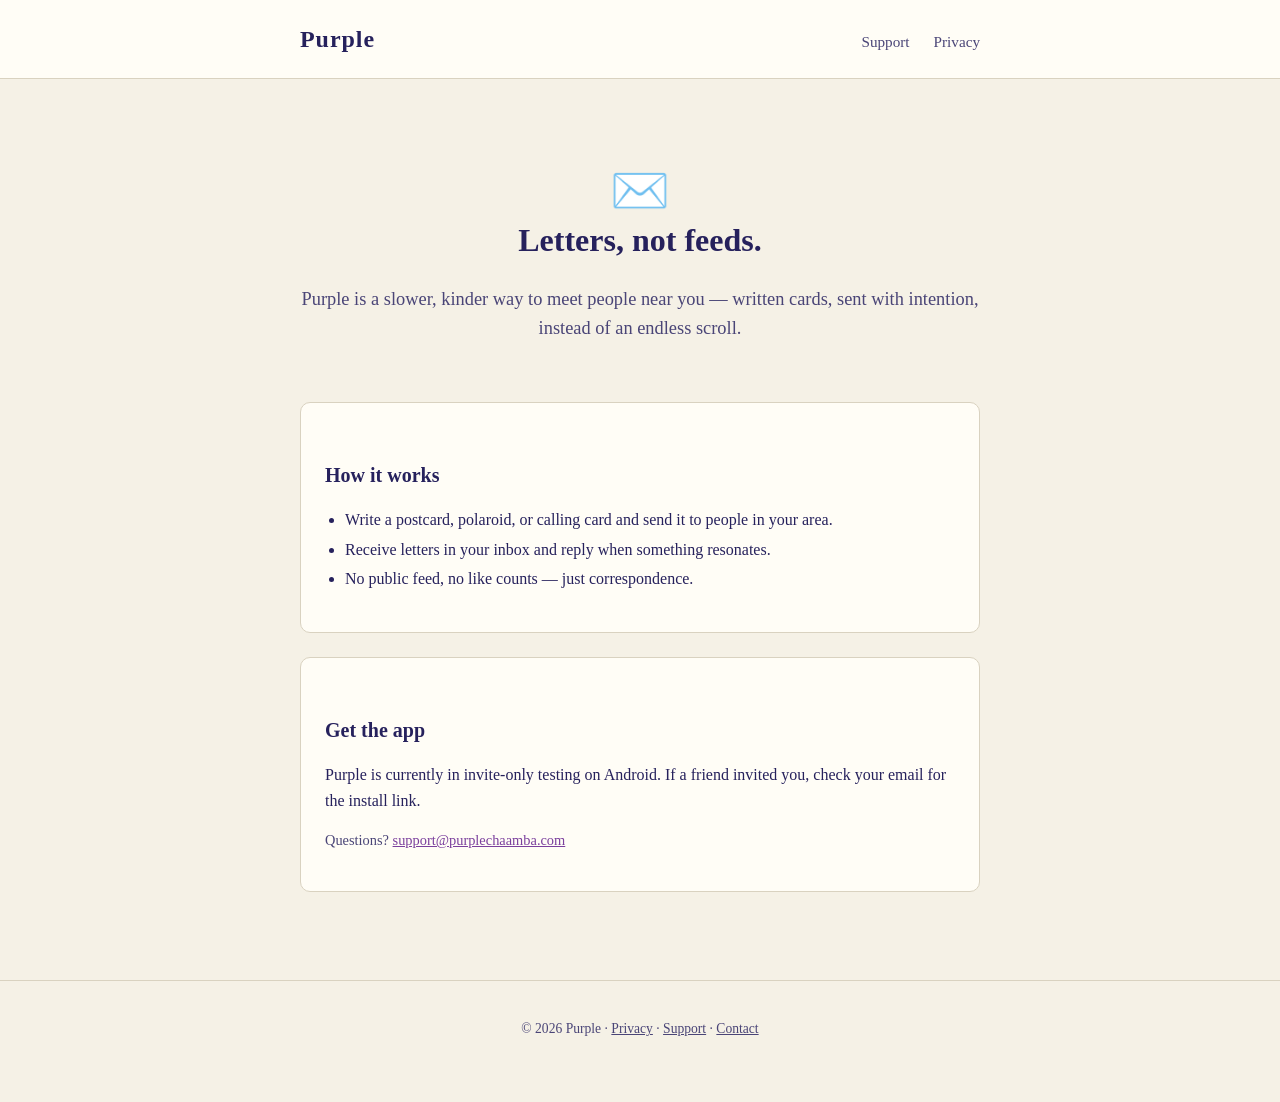
==== index.html @ 804fd009 "Purple website: landing, privacy, support Static site (no build step) for GitHub Pages → www.purplec" ====
<!doctype html>
<html lang="en">
<head>
  <meta charset="utf-8" />
  <meta name="viewport" content="width=device-width, initial-scale=1" />
  <title>Purple — letters, not feeds</title>
  <meta name="description" content="Purple is a slower, kinder way to meet people — no endless feeds." />
  <link rel="stylesheet" href="/styles.css" />
</head>
<body>
  <header class="site">
    <div class="wrap">
      <a class="brand" href="/">Purple</a>
      <nav>
        <a href="/support">Support</a>
        <a href="/privacy">Privacy</a>
      </nav>
    </div>
  </header>

  <main class="wrap">
    <section class="hero">
      <div class="stamp">✉️</div>
      <h1>Letters, not feeds.</h1>
      <p class="lede">Purple is a slower, kinder way to meet people near you — written cards, sent with intention, instead of an endless scroll.</p>
    </section>

    <section class="card">
      <h2>How it works</h2>
      <ul>
        <li>Write a postcard, polaroid, or calling card and send it to people in your area.</li>
        <li>Receive letters in your inbox and reply when something resonates.</li>
        <li>No public feed, no like counts — just correspondence.</li>
      </ul>
    </section>

    <section class="card">
      <h2>Get the app</h2>
      <p>Purple is currently in invite-only testing on Android. If a friend invited you, check your email for the install link.</p>
      <p class="meta">Questions? <a href="mailto:support@purplechaamba.com">support@purplechaamba.com</a></p>
    </section>
  </main>

  <footer class="site">
    <p>© 2026 Purple · <a href="/privacy">Privacy</a> · <a href="/support">Support</a> · <a href="mailto:support@purplechaamba.com">Contact</a></p>
  </footer>
</body>
</html>
---- styles.css ----
:root {
  --ink: #26215c;
  --ink-soft: #4a4577;
  --paper: #f5f1e6;
  --paper-card: #fffdf6;
  --accent: #7b3f9d;
  --rule: #d9d2c0;
  --max: 720px;
}

* { box-sizing: border-box; }

html { -webkit-text-size-adjust: 100%; }

body {
  margin: 0;
  background: var(--paper);
  color: var(--ink);
  font-family: Georgia, "Times New Roman", serif;
  line-height: 1.6;
}

a { color: var(--accent); }

.wrap {
  max-width: var(--max);
  margin: 0 auto;
  padding: 2.5rem 1.25rem 4rem;
}

header.site {
  border-bottom: 1px solid var(--rule);
  background: var(--paper-card);
}
header.site .wrap {
  display: flex;
  align-items: baseline;
  justify-content: space-between;
  padding-top: 1.25rem;
  padding-bottom: 1.25rem;
}
.brand {
  font-size: 1.5rem;
  font-weight: bold;
  letter-spacing: 0.04em;
  color: var(--ink);
  text-decoration: none;
}
nav a {
  margin-left: 1.25rem;
  text-decoration: none;
  color: var(--ink-soft);
  font-size: 0.95rem;
}
nav a:hover { color: var(--accent); }

h1 { font-size: 2rem; margin: 0 0 0.5rem; }
h2 { font-size: 1.25rem; margin: 2rem 0 0.5rem; color: var(--ink); }
.lede { font-size: 1.15rem; color: var(--ink-soft); }

.hero {
  text-align: center;
  padding: 3rem 0 1rem;
}
.hero .stamp {
  font-size: 3rem;
  line-height: 1;
}

.card {
  background: var(--paper-card);
  border: 1px solid var(--rule);
  border-radius: 10px;
  padding: 1.5rem;
  margin: 1.5rem 0;
}

.meta { color: var(--ink-soft); font-size: 0.9rem; }

.note {
  background: #fff8e1;
  border: 1px dashed #c9a227;
  border-radius: 8px;
  padding: 0.75rem 1rem;
  font-size: 0.9rem;
  color: #6b5500;
}

footer.site {
  border-top: 1px solid var(--rule);
  color: var(--ink-soft);
  font-size: 0.85rem;
  text-align: center;
  padding: 1.5rem 1rem 3rem;
}
footer.site a { color: var(--ink-soft); }

ul { padding-left: 1.25rem; }
li { margin: 0.25rem 0; }
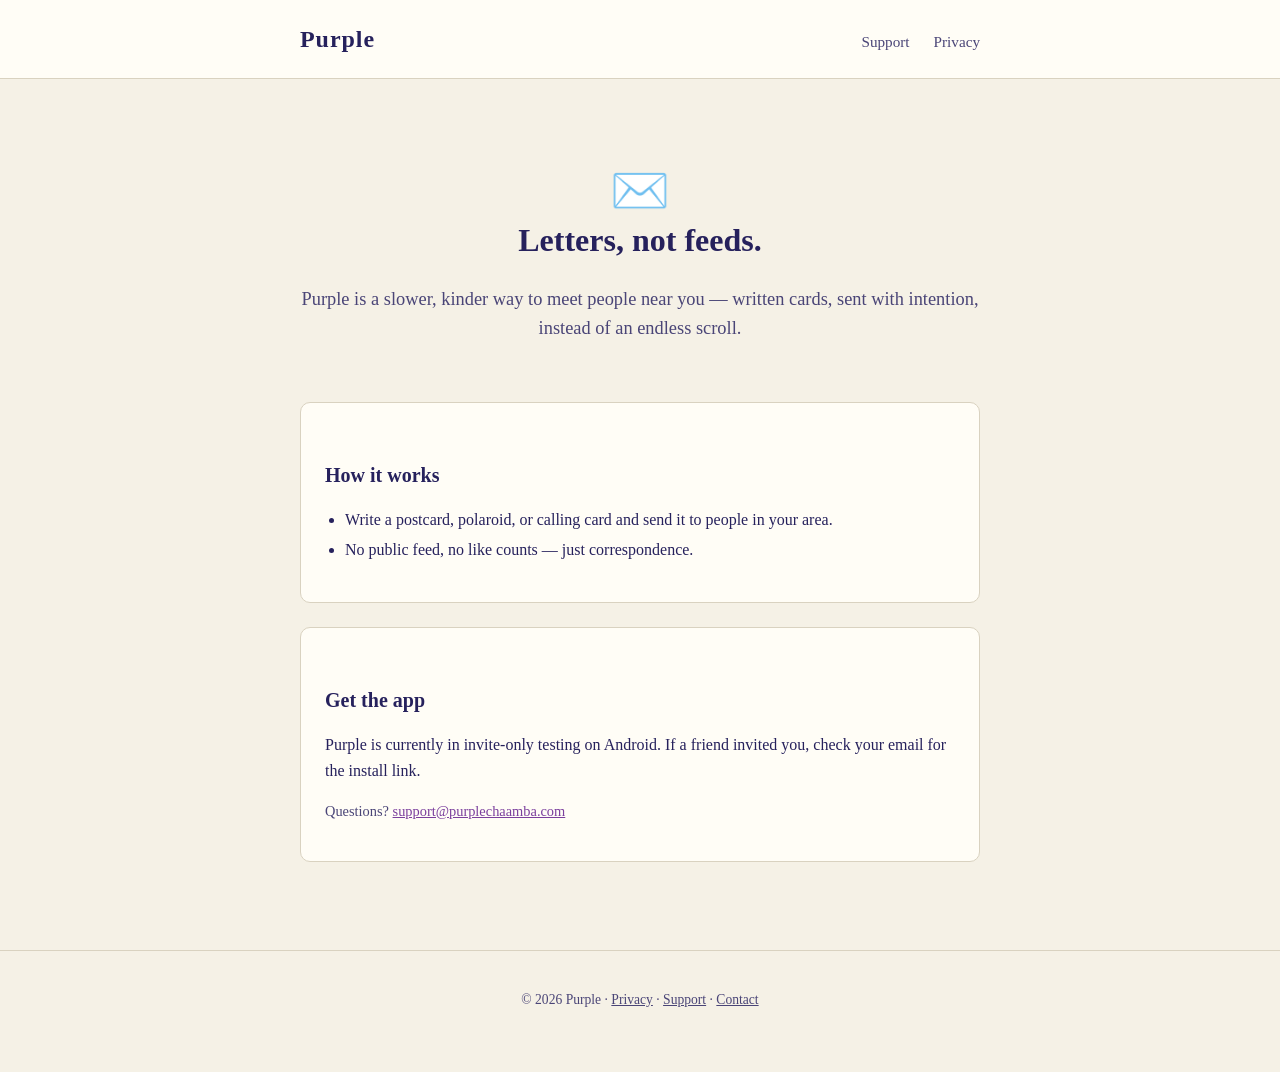
==== commit 8ec22535: "content: drop 'receive letters in inbox' line (feature not yet implemented) Co-Authored-By: Claude O" ====
--- a/index.html
+++ b/index.html
@@ -29,7 +29,6 @@
       <h2>How it works</h2>
       <ul>
         <li>Write a postcard, polaroid, or calling card and send it to people in your area.</li>
-        <li>Receive letters in your inbox and reply when something resonates.</li>
         <li>No public feed, no like counts — just correspondence.</li>
       </ul>
     </section>
